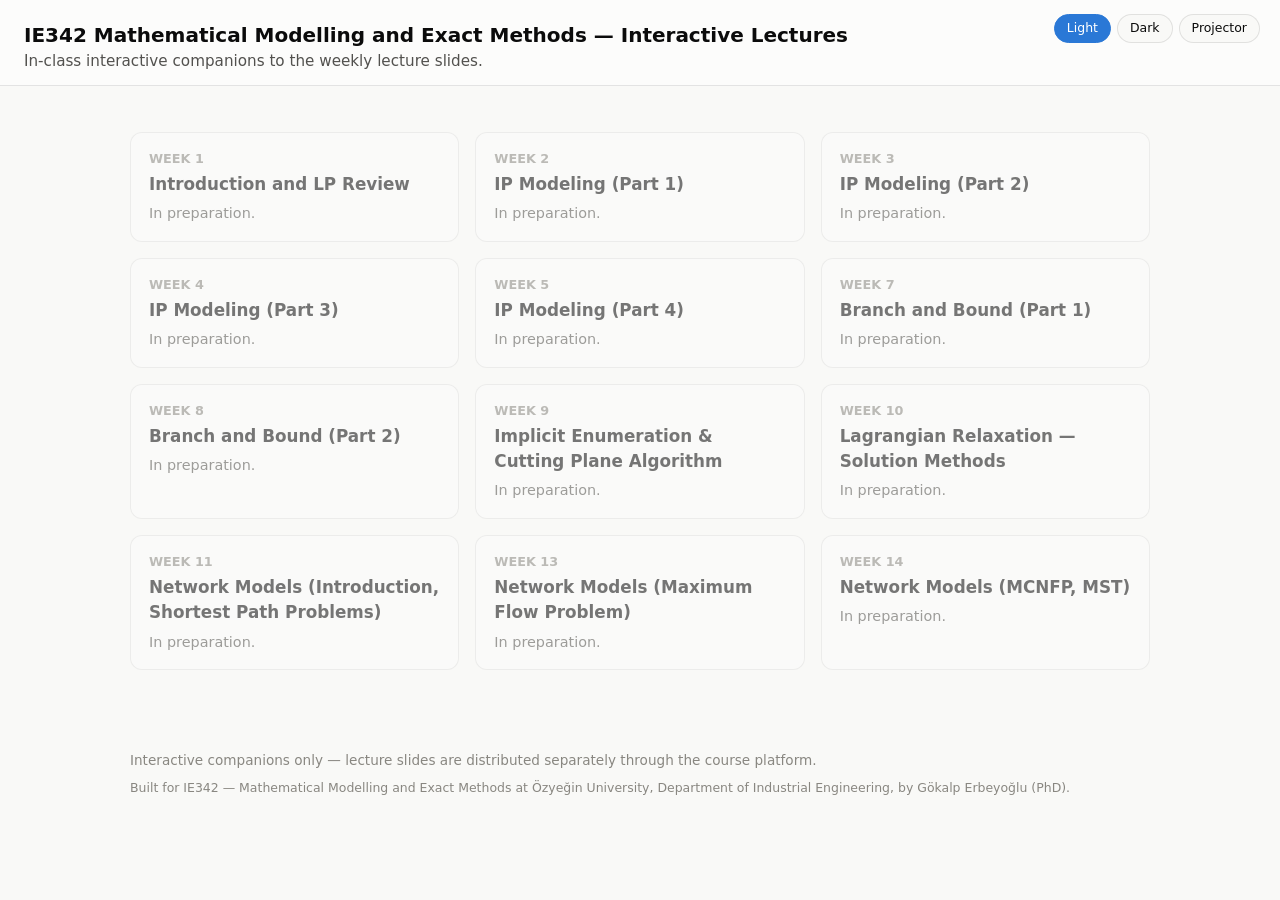
==== index.html @ 2b49f2a0 "Site skeleton: shared assets (themes, viz, classroom, KaTeX) and landing page Assets adapted from th" ====
<!DOCTYPE html>
<html lang="en">
<head>
<meta charset="UTF-8">
<meta name="viewport" content="width=device-width, initial-scale=1.0">
<title>IE342 Mathematical Modelling and Exact Methods — Interactive Lectures</title>
<link rel="stylesheet" href="assets/style.css">
<script src="assets/theme.js"></script>
</head>
<body>

<header class="site">
  <h1>IE342 Mathematical Modelling and Exact Methods — Interactive Lectures</h1>
  <div class="sub">In-class interactive companions to the weekly lecture slides.</div>
  <div class="theme-switch" id="theme-switch"></div>
</header>

<main>
  <div class="cards">

    <div class="card soon">
      <div class="wk">WEEK 1</div>
      <h3>Introduction and LP Review</h3>
      <p>In preparation.</p>
    </div>

    <div class="card soon">
      <div class="wk">WEEK 2</div>
      <h3>IP Modeling (Part 1)</h3>
      <p>In preparation.</p>
    </div>

    <div class="card soon">
      <div class="wk">WEEK 3</div>
      <h3>IP Modeling (Part 2)</h3>
      <p>In preparation.</p>
    </div>

    <div class="card soon">
      <div class="wk">WEEK 4</div>
      <h3>IP Modeling (Part 3)</h3>
      <p>In preparation.</p>
    </div>

    <div class="card soon">
      <div class="wk">WEEK 5</div>
      <h3>IP Modeling (Part 4)</h3>
      <p>In preparation.</p>
    </div>

    <div class="card soon">
      <div class="wk">WEEK 7</div>
      <h3>Branch and Bound (Part 1)</h3>
      <p>In preparation.</p>
    </div>

    <div class="card soon">
      <div class="wk">WEEK 8</div>
      <h3>Branch and Bound (Part 2)</h3>
      <p>In preparation.</p>
    </div>

    <div class="card soon">
      <div class="wk">WEEK 9</div>
      <h3>Implicit Enumeration &amp; Cutting Plane Algorithm</h3>
      <p>In preparation.</p>
    </div>

    <div class="card soon">
      <div class="wk">WEEK 10</div>
      <h3>Lagrangian Relaxation — Solution Methods</h3>
      <p>In preparation.</p>
    </div>

    <div class="card soon">
      <div class="wk">WEEK 11</div>
      <h3>Network Models (Introduction, Shortest Path Problems)</h3>
      <p>In preparation.</p>
    </div>

    <div class="card soon">
      <div class="wk">WEEK 13</div>
      <h3>Network Models (Maximum Flow Problem)</h3>
      <p>In preparation.</p>
    </div>

    <div class="card soon">
      <div class="wk">WEEK 14</div>
      <h3>Network Models (MCNFP, MST)</h3>
      <p>In preparation.</p>
    </div>

  </div>
</main>

<footer class="site">
  Interactive companions only — lecture slides are distributed separately through the course platform.
  <div class="credit">Built for IE342 — Mathematical Modelling and Exact Methods at Özyeğin University, Department of Industrial Engineering, by Gökalp Erbeyoğlu (PhD).</div>
</footer>

</body>
</html>
---- assets/style.css ----
/* IE342 Interactive Lectures — shared theme and layout (adapted from IE301).
   Color roles follow the validated reference palette (see docs/DECISIONS.md ADR-002).
   Themes are explicit: assets/theme.js stamps data-theme on <html>
   (light | dark | projector); the initial value follows the OS preference
   until the user picks one. Canvas code reads these tokens at draw time. */

:root {
  --page: #f9f9f7;
  --surface: #fcfcfb;
  --ink: #0b0b0b;
  --ink-2: #52514e;
  --muted: #898781;
  --grid: #e1e0d9;
  --axis: #c3c2b7;
  --border: rgba(11, 11, 11, 0.10);

  --s1: #2a78d6;        /* primary series: curves, objective contours */
  --s2: #0f8757;        /* secondary series: revealed optimum / truth
                           (darkened from the reference #1baf7a so TEXT
                           labels in this color clear 3:1 on the light
                           surface; validated with the palette script) */
  --s5: #4a3aa7;        /* tertiary series: chords, student guesses    */
  --good: #0ca30c;      /* status: feasible / correct                  */
  --critical: #d03b3b;  /* status: infeasible / violation              */
  --region-fill: #cde2fb; /* feasible-region / shape fill (sequential step 100) */

  --viz-font-scale: 1;  /* canvas text multiplier, read by viz.js */
}

:root[data-theme="dark"] {
  --page: #0d0d0d;
  --surface: #1a1a19;
  --ink: #ffffff;
  --ink-2: #c3c2b7;
  --muted: #898781;
  --grid: #2c2c2a;
  --axis: #383835;
  --border: rgba(255, 255, 255, 0.10);

  --s1: #3987e5;
  --s2: #199e70;
  --s5: #9085e9;
  --good: #0ca30c;
  --critical: #d03b3b;
  --region-fill: #16334f; /* blue step deepened for the dark surface */
}

/* Projector: high-contrast light theme for washed-out lecture-hall
   projection — pure white surface, near-black inks, darker series colors
   (validated ≥3:1 on white), stronger grid and borders, larger type. */
:root[data-theme="projector"] {
  --page: #ffffff;
  --surface: #ffffff;
  --ink: #000000;
  --ink-2: #2e2d2a;
  --muted: #4f4d47;
  --grid: #c9c8c0;
  --axis: #7a7870;
  --border: rgba(0, 0, 0, 0.25);

  --s1: #1c5cab;
  --s2: #0f8757;
  --s5: #4a3aa7;
  --good: #006300;
  --critical: #b02a2a;
  --region-fill: #b7d3f6;

  --viz-font-scale: 1.2;
}

:root[data-theme="projector"] body { font-size: 19px; }

* { box-sizing: border-box; }

html { scroll-behavior: smooth; }

body {
  margin: 0;
  background: var(--page);
  color: var(--ink);
  font-family: system-ui, -apple-system, "Segoe UI", sans-serif;
  /* Large base size: these pages are projected in a lecture hall. */
  font-size: 17px;
  line-height: 1.5;
}

header.site {
  padding: 20px 24px 12px;
  border-bottom: 1px solid var(--border);
  background: var(--surface);
  position: sticky;
  top: 0;
  z-index: 10;
}

.theme-switch {
  position: absolute;
  top: 14px;
  right: 20px;
  display: flex;
  gap: 6px;
}

.theme-switch button {
  font-size: 0.78rem;
  padding: 4px 12px;
  border-radius: 999px;
}

.theme-switch button.active {
  background: var(--s1);
  border-color: var(--s1);
  color: #ffffff;
}

header.site h1 {
  margin: 0;
  font-size: 1.25rem;
  font-weight: 700;
}

header.site .sub { color: var(--ink-2); font-size: 0.95rem; }

nav.widgets {
  display: flex;
  flex-wrap: wrap;
  gap: 8px;
  margin-top: 10px;
}

nav.widgets a {
  color: var(--ink-2);
  text-decoration: none;
  font-size: 0.9rem;
  padding: 4px 12px;
  border: 1px solid var(--border);
  border-radius: 999px;
  background: var(--page);
}

nav.widgets a:hover { color: var(--ink); border-color: var(--axis); }

main {
  max-width: 1060px;
  margin: 0 auto;
  padding: 24px 20px 80px;
}

section.widget {
  background: var(--surface);
  border: 1px solid var(--border);
  border-radius: 14px;
  padding: 22px 24px;
  margin: 26px 0;
}

section.widget h2 {
  margin: 0 0 2px;
  font-size: 1.35rem;
  display: flex;
  align-items: center;
  gap: 10px;
  flex-wrap: wrap;
}

.chip {
  font-size: 0.75rem;
  font-weight: 600;
  color: var(--ink-2);
  border: 1px solid var(--border);
  background: var(--page);
  padding: 2px 10px;
  border-radius: 999px;
  white-space: nowrap;
}

.howto { color: var(--ink-2); margin: 6px 0 14px; }

canvas.viz {
  width: 100%;
  height: 460px;
  display: block;
  background: var(--surface);
  border: 1px solid var(--grid);
  border-radius: 10px;
  touch-action: none; /* let pointer events drag handles on touch screens */
  cursor: crosshair;
}

canvas.viz.short { height: 380px; }

.controls {
  display: flex;
  flex-wrap: wrap;
  align-items: center;
  gap: 14px 22px;
  margin: 14px 0 6px;
}

.controls .group {
  display: flex;
  align-items: center;
  gap: 10px;
  flex-wrap: wrap;
}

.controls label { color: var(--ink-2); font-size: 0.95rem; }

input[type="range"] { width: 220px; accent-color: var(--s1); }

button {
  font: inherit;
  font-size: 0.95rem;
  padding: 7px 16px;
  border-radius: 8px;
  border: 1px solid var(--border);
  background: var(--page);
  color: var(--ink);
  cursor: pointer;
}

button:hover { border-color: var(--axis); }

button.primary {
  background: var(--s1);
  border-color: var(--s1);
  color: #ffffff;
}

button.seg { border-radius: 0; margin-left: -1px; }
.segwrap { display: inline-flex; }
.segwrap button:first-child { border-radius: 8px 0 0 8px; margin-left: 0; }
.segwrap button:last-child { border-radius: 0 8px 8px 0; }
.segwrap button.active {
  background: var(--s1);
  border-color: var(--s1);
  color: #ffffff;
}

.readout {
  font-variant-numeric: tabular-nums;
  background: var(--page);
  border: 1px solid var(--border);
  border-radius: 8px;
  padding: 6px 12px;
  font-size: 0.95rem;
}

.readout b { font-size: 1.15rem; }

.matrix {
  display: inline-grid;
  grid-template-columns: auto auto;
  gap: 2px 20px;
  padding: 4px 12px;
  border-left: 2px solid var(--ink);
  border-right: 2px solid var(--ink);
  font-variant-numeric: tabular-nums;
  font-weight: 600;
  text-align: center;
}

.status { margin: 10px 0 0; font-weight: 600; min-height: 1.5em; }
.status.ok { color: var(--good); }
.status.bad { color: var(--critical); }
.status.info { color: var(--ink-2); font-weight: 400; }

.note {
  color: var(--ink-2);
  font-size: 0.92rem;
  margin-top: 12px;
  border-top: 1px solid var(--grid);
  padding-top: 10px;
}

table.attempts {
  border-collapse: collapse;
  width: 100%;
  margin-top: 10px;
  font-size: 0.95rem;
  font-variant-numeric: tabular-nums;
}

table.attempts th, table.attempts td {
  text-align: right;
  padding: 5px 12px;
  border-bottom: 1px solid var(--grid);
}

table.attempts th { color: var(--ink-2); font-weight: 600; }
table.attempts td:first-child, table.attempts th:first-child { text-align: left; }
table.attempts tr.best td { color: var(--good); font-weight: 700; }
table.attempts tr.infeasible td { color: var(--critical); }

/* Landing page cards */
.cards {
  display: grid;
  grid-template-columns: repeat(auto-fill, minmax(280px, 1fr));
  gap: 16px;
  margin-top: 22px;
}

a.card, div.card {
  display: block;
  background: var(--surface);
  border: 1px solid var(--border);
  border-radius: 12px;
  padding: 16px 18px;
  text-decoration: none;
  color: var(--ink);
}

a.card:hover { border-color: var(--s1); }

.card .wk { font-size: 0.8rem; font-weight: 700; color: var(--s1); }
.card h3 { margin: 4px 0 6px; font-size: 1.05rem; }
.card p { margin: 0; color: var(--ink-2); font-size: 0.9rem; }

div.card.soon { opacity: 0.55; }
div.card.soon .wk { color: var(--muted); }

footer.site {
  max-width: 1060px;
  margin: 0 auto;
  padding: 0 20px 40px;
  color: var(--muted);
  font-size: 0.85rem;
}

footer.site .credit {
  margin-top: 8px;
  font-size: 0.78rem;
}

/* Spoiler wrapper: final answers hidden until the instructor opens them */
details.spoiler { margin-top: 6px; }
details.spoiler summary {
  cursor: pointer;
  color: var(--s1);
  font-weight: 600;
  font-size: 0.9rem;
}
details.spoiler[open] summary { color: var(--muted); }

/* Interaction hint badge overlaid on a canvas (inserted by VIZ.hint) */
.viz-hint { position: relative; height: 0; }
.viz-hint span {
  position: absolute;
  right: 10px;
  top: 8px;
  z-index: 2;
  font-size: 0.72rem;
  color: var(--muted);
  background: var(--surface);
  border: 1px solid var(--grid);
  border-radius: 999px;
  padding: 2px 10px;
  pointer-events: none;
}

/* Gated buttons (e.g. run-to-convergence before any manual step) */
button.locked { opacity: 0.45; }

/* Classroom mode (Firebase-backed live leaderboards) */
.classroom {
  margin-top: 12px;
  border-top: 1px dashed var(--grid);
  padding-top: 10px;
}
.classroom .lb { font-variant-numeric: tabular-nums; font-size: 0.95rem; }
.classroom .qr { display: block; margin: 8px 0; }
.class-join {
  position: fixed;
  left: 0;
  right: 0;
  bottom: 0;
  z-index: 50;
  background: var(--surface);
  border-top: 2px solid var(--s1);
  padding: 10px 16px;
  display: flex;
  flex-wrap: wrap;
  gap: 10px;
  align-items: center;
}
.class-join input[type="text"] {
  font: inherit;
  padding: 6px 10px;
  border: 1px solid var(--border);
  border-radius: 8px;
  background: var(--page);
  color: var(--ink);
  width: 130px;
}

/* Embed mode (?embed=<id>): single-widget view for the instructor deck */
.embed-mode header.site,
.embed-mode footer.site,
.embed-mode main > .howto,
.embed-mode section.widget { display: none; }
.embed-mode section.widget.embed-target { display: block; margin: 10px auto; }
.embed-mode main { padding: 6px 14px 24px; }

/* ---------- responsive: phones ---------- */
@media (max-width: 700px) {
  body { font-size: 15px; }
  header.site { padding: 12px 14px 10px; }
  header.site h1 { font-size: 1.02rem; }
  .theme-switch { position: static; margin-top: 8px; }
  main { padding: 14px 10px 70px; }
  section.widget { padding: 14px 12px; margin: 16px 0; border-radius: 10px; }
  section.widget h2 { font-size: 1.12rem; }
  canvas.viz { max-height: 320px; }
  input[type="range"] { max-width: 46vw; }
  .controls { gap: 8px 12px; }
  .controls .group { flex-wrap: wrap; }
  .readout { padding: 5px 9px; font-size: 0.88rem; }
  button { padding: 6px 12px; font-size: 0.88rem; }
  table.attempts th, table.attempts td { padding: 4px 6px; font-size: 0.85rem; }
  /* flex side-by-side blocks (tableau + map, list + canvas) stack full-width */
  .widget [style*="min-width"] { min-width: 0 !important; }
}
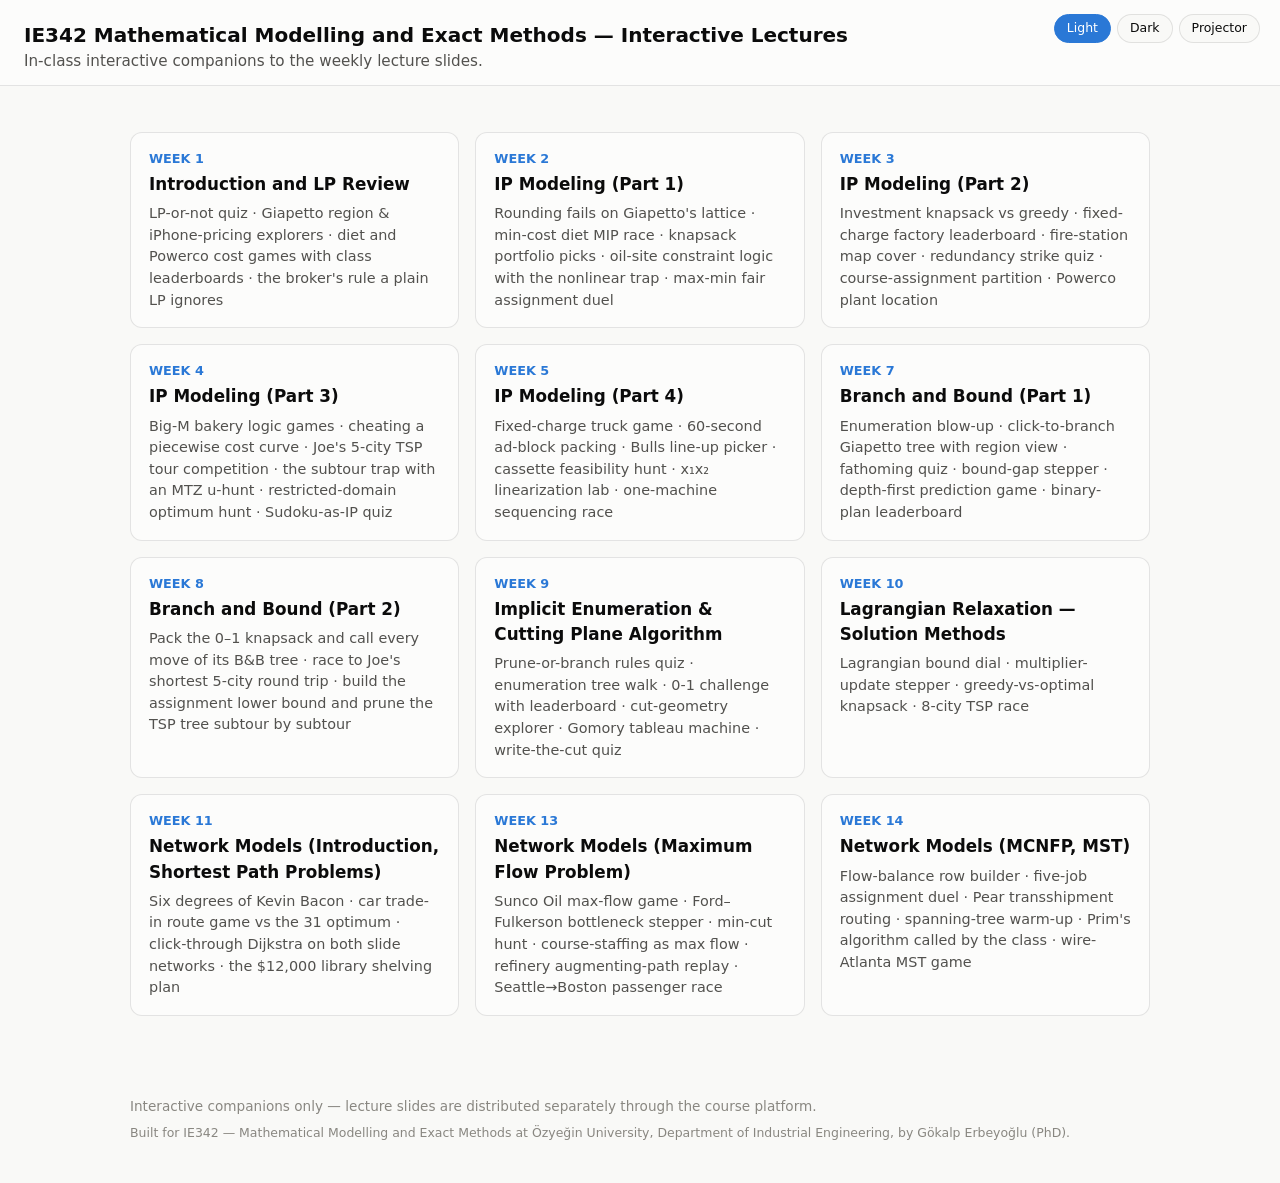
==== commit 02a979ba: "Publish all 12 interactive week pages + final landing Weeks 1-5, 7-11, 13-14: 3-6 interactive widget" ====
--- a/index.html
+++ b/index.html
@@ -18,77 +18,77 @@
 <main>
   <div class="cards">
 
-    <div class="card soon">
+    <a class="card" href="week01.html">
       <div class="wk">WEEK 1</div>
       <h3>Introduction and LP Review</h3>
-      <p>In preparation.</p>
-    </div>
+      <p>LP-or-not quiz · Giapetto region &amp; iPhone-pricing explorers · diet and Powerco cost games with class leaderboards · the broker's rule a plain LP ignores</p>
+    </a>
 
-    <div class="card soon">
+    <a class="card" href="week02.html">
       <div class="wk">WEEK 2</div>
       <h3>IP Modeling (Part 1)</h3>
-      <p>In preparation.</p>
-    </div>
+      <p>Rounding fails on Giapetto's lattice · min-cost diet MIP race · knapsack portfolio picks · oil-site constraint logic with the nonlinear trap · max-min fair assignment duel</p>
+    </a>
 
-    <div class="card soon">
+    <a class="card" href="week03.html">
       <div class="wk">WEEK 3</div>
       <h3>IP Modeling (Part 2)</h3>
-      <p>In preparation.</p>
-    </div>
+      <p>Investment knapsack vs greedy · fixed-charge factory leaderboard · fire-station map cover · redundancy strike quiz · course-assignment partition · Powerco plant location</p>
+    </a>
 
-    <div class="card soon">
+    <a class="card" href="week04.html">
       <div class="wk">WEEK 4</div>
       <h3>IP Modeling (Part 3)</h3>
-      <p>In preparation.</p>
-    </div>
+      <p>Big-M bakery logic games · cheating a piecewise cost curve · Joe's 5-city TSP tour competition · the subtour trap with an MTZ u-hunt · restricted-domain optimum hunt · Sudoku-as-IP quiz</p>
+    </a>
 
-    <div class="card soon">
+    <a class="card" href="week05.html">
       <div class="wk">WEEK 5</div>
       <h3>IP Modeling (Part 4)</h3>
-      <p>In preparation.</p>
-    </div>
+      <p>Fixed-charge truck game · 60-second ad-block packing · Bulls line-up picker · cassette feasibility hunt · x₁x₂ linearization lab · one-machine sequencing race</p>
+    </a>
 
-    <div class="card soon">
+    <a class="card" href="week07.html">
       <div class="wk">WEEK 7</div>
       <h3>Branch and Bound (Part 1)</h3>
-      <p>In preparation.</p>
-    </div>
+      <p>Enumeration blow-up · click-to-branch Giapetto tree with region view · fathoming quiz · bound-gap stepper · depth-first prediction game · binary-plan leaderboard</p>
+    </a>
 
-    <div class="card soon">
+    <a class="card" href="week08.html">
       <div class="wk">WEEK 8</div>
       <h3>Branch and Bound (Part 2)</h3>
-      <p>In preparation.</p>
-    </div>
+      <p>Pack the 0–1 knapsack and call every move of its B&amp;B tree · race to Joe's shortest 5-city round trip · build the assignment lower bound and prune the TSP tree subtour by subtour</p>
+    </a>
 
-    <div class="card soon">
+    <a class="card" href="week09.html">
       <div class="wk">WEEK 9</div>
       <h3>Implicit Enumeration &amp; Cutting Plane Algorithm</h3>
-      <p>In preparation.</p>
-    </div>
+      <p>Prune-or-branch rules quiz · enumeration tree walk · 0-1 challenge with leaderboard · cut-geometry explorer · Gomory tableau machine · write-the-cut quiz</p>
+    </a>
 
-    <div class="card soon">
+    <a class="card" href="week10.html">
       <div class="wk">WEEK 10</div>
       <h3>Lagrangian Relaxation — Solution Methods</h3>
-      <p>In preparation.</p>
-    </div>
+      <p>Lagrangian bound dial · multiplier-update stepper · greedy-vs-optimal knapsack · 8-city TSP race</p>
+    </a>
 
-    <div class="card soon">
+    <a class="card" href="week11.html">
       <div class="wk">WEEK 11</div>
       <h3>Network Models (Introduction, Shortest Path Problems)</h3>
-      <p>In preparation.</p>
-    </div>
+      <p>Six degrees of Kevin Bacon · car trade-in route game vs the 31 optimum · click-through Dijkstra on both slide networks · the $12,000 library shelving plan</p>
+    </a>
 
-    <div class="card soon">
+    <a class="card" href="week13.html">
       <div class="wk">WEEK 13</div>
       <h3>Network Models (Maximum Flow Problem)</h3>
-      <p>In preparation.</p>
-    </div>
+      <p>Sunco Oil max-flow game · Ford–Fulkerson bottleneck stepper · min-cut hunt · course-staffing as max flow · refinery augmenting-path replay · Seattle→Boston passenger race</p>
+    </a>
 
-    <div class="card soon">
+    <a class="card" href="week14.html">
       <div class="wk">WEEK 14</div>
       <h3>Network Models (MCNFP, MST)</h3>
-      <p>In preparation.</p>
-    </div>
+      <p>Flow-balance row builder · five-job assignment duel · Pear transshipment routing · spanning-tree warm-up · Prim's algorithm called by the class · wire-Atlanta MST game</p>
+    </a>
 
   </div>
 </main>
